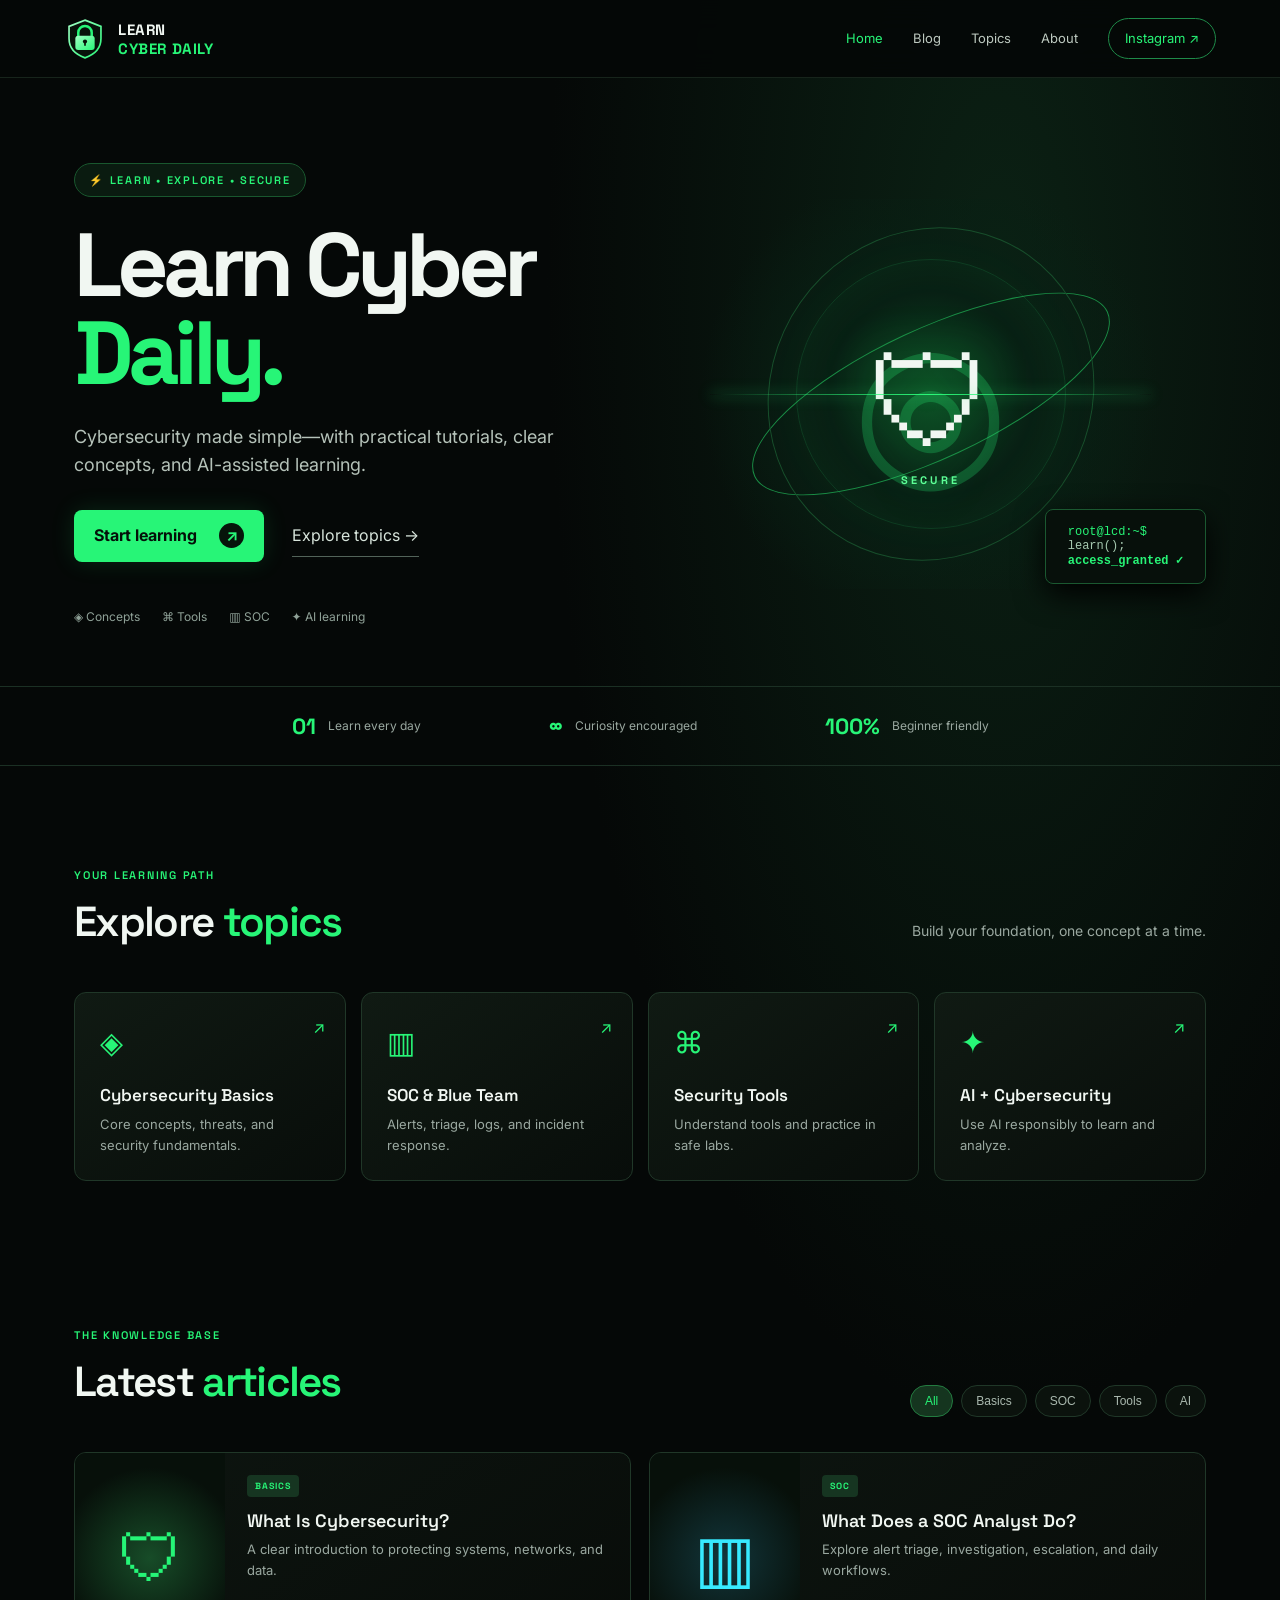
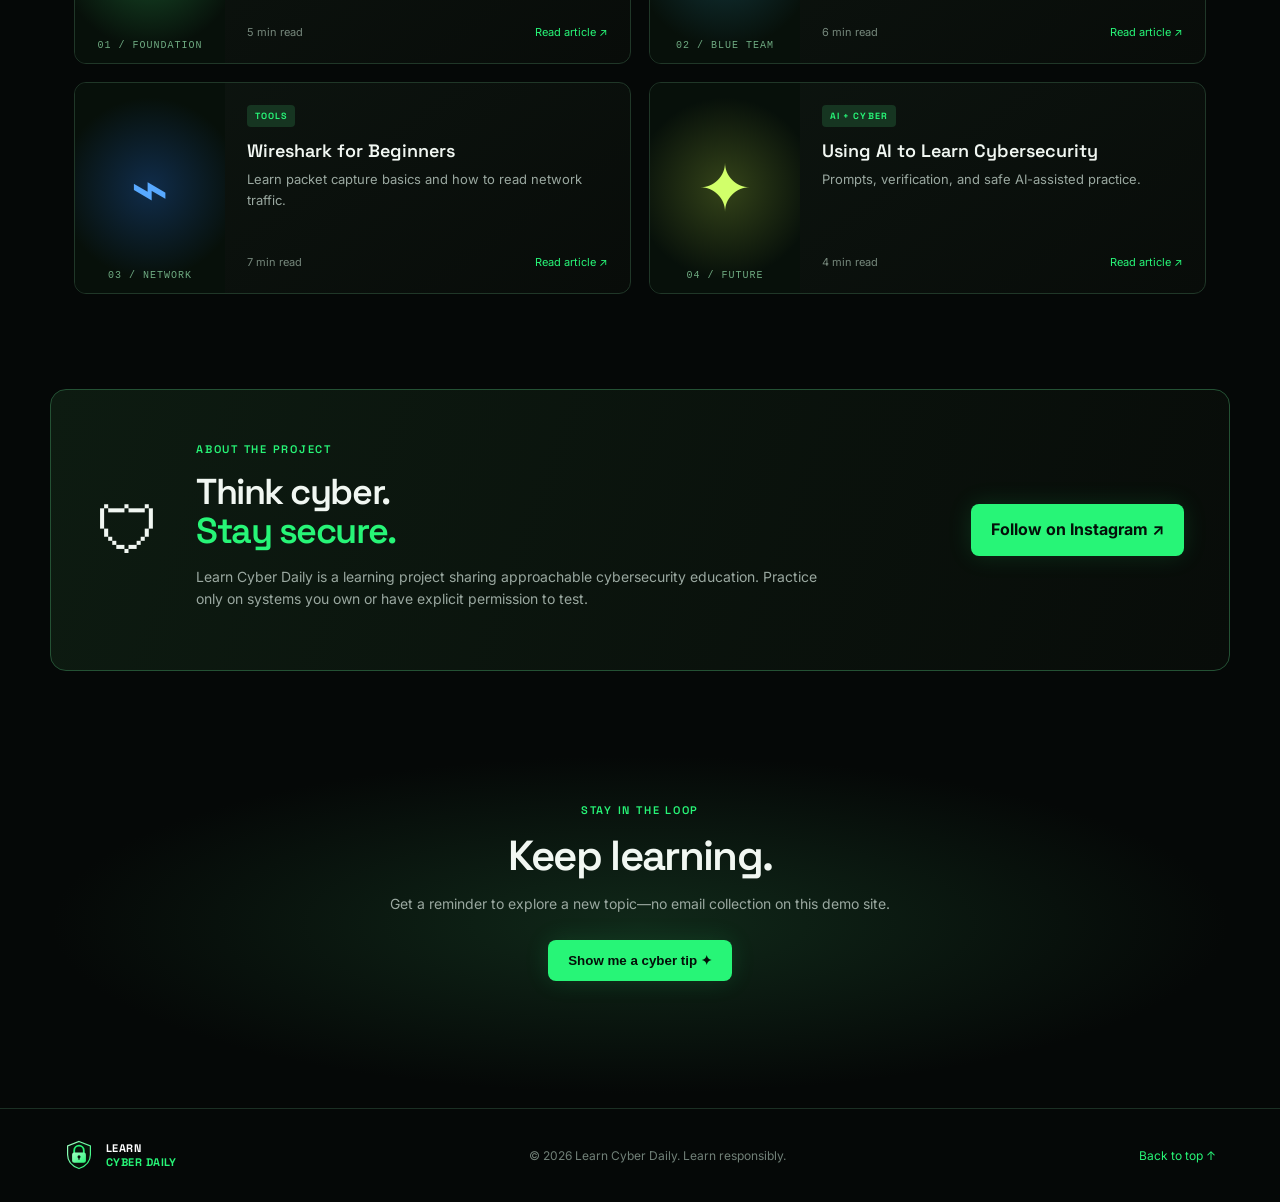
==== index.html @ f8e6b916 "Add Learn Cyber Daily website with daily updates" ====
<!doctype html>
<html lang="en">
<head>
<meta charset="utf-8"><meta name="viewport" content="width=device-width,initial-scale=1">
<meta name="description" content="Learn Cyber Daily — beginner-friendly cybersecurity concepts, tools, SOC skills and AI-powered learning.">
<title>Learn Cyber Daily | Learn. Explore. Secure.</title>
<link rel="icon" href="assets/logo.svg" type="image/svg+xml">
<link rel="stylesheet" href="styles.css">
</head>
<body>
<header class="topbar">
 <a class="brand" href="#home" aria-label="Learn Cyber Daily home"><img src="assets/logo.svg" alt=""><span>LEARN <b>CYBER DAILY</b></span></a>
 <button class="menu-toggle" aria-label="Toggle navigation" aria-expanded="false">☰</button>
 <nav id="nav"><a href="#home">Home</a><a href="#articles">Blog</a><a href="#topics">Topics</a><a href="#about">About</a><a class="nav-cta" href="https://instagram.com/learncyberdaily30" target="_blank" rel="noopener">Instagram ↗</a></nav>
</header>
<main>
<section class="hero" id="home">
 <div class="hero-copy"><span class="eyebrow">⚡ LEARN • EXPLORE • SECURE</span>
 <h1>Learn Cyber<br><em>Daily.</em></h1>
 <p>Cybersecurity made simple—with practical tutorials, clear concepts, and AI-assisted learning.</p>
 <div class="hero-actions"><a class="button" href="#articles">Start learning <span>↗</span></a><a class="text-link" href="#topics">Explore topics →</a></div>
 <div class="hero-tags"><span>◈ Concepts</span><span>⌘ Tools</span><span>▥ SOC</span><span>✦ AI learning</span></div>
 </div>
 <div class="hero-art" aria-label="Cybersecurity shield illustration"><div class="orbit orbit-a"></div><div class="orbit orbit-b"></div><div class="globe">◎</div><div class="shield">🛡<small>SECURE</small></div><div class="terminal"><span>root@lcd:~$</span><br>learn();<br><b>access_granted ✓</b></div><div class="scan"></div></div>
</section>
<section class="stats"><div><b>01</b><span>Learn every day</span></div><div><b>∞</b><span>Curiosity encouraged</span></div><div><b>100%</b><span>Beginner friendly</span></div></section>
<section class="section" id="topics"><div class="section-heading"><div><span class="eyebrow">YOUR LEARNING PATH</span><h2>Explore <em>topics</em></h2></div><p>Build your foundation, one concept at a time.</p></div>
<div class="topic-grid">
<a class="topic-card" href="#articles" data-filter="Basics"><span class="topic-icon">◈</span><h3>Cybersecurity Basics</h3><p>Core concepts, threats, and security fundamentals.</p><span class="card-arrow">↗</span></a>
<a class="topic-card" href="#articles" data-filter="SOC"><span class="topic-icon">▥</span><h3>SOC & Blue Team</h3><p>Alerts, triage, logs, and incident response.</p><span class="card-arrow">↗</span></a>
<a class="topic-card" href="#articles" data-filter="Tools"><span class="topic-icon">⌘</span><h3>Security Tools</h3><p>Understand tools and practice in safe labs.</p><span class="card-arrow">↗</span></a>
<a class="topic-card" href="#articles" data-filter="AI"><span class="topic-icon">✦</span><h3>AI + Cybersecurity</h3><p>Use AI responsibly to learn and analyze.</p><span class="card-arrow">↗</span></a>
</div></section>
<section class="section articles-section" id="articles"><div class="section-heading"><div><span class="eyebrow">THE KNOWLEDGE BASE</span><h2>Latest <em>articles</em></h2></div><div class="filters"><button class="filter active" data-category="All">All</button><button class="filter" data-category="Basics">Basics</button><button class="filter" data-category="SOC">SOC</button><button class="filter" data-category="Tools">Tools</button><button class="filter" data-category="AI">AI</button></div></div>
<div class="article-grid" id="articleGrid">
<article class="article-card" data-category="Basics"><div class="article-visual visual-shield">🛡<span>01 / FOUNDATION</span></div><div class="article-body"><span class="tag">BASICS</span><h3>What Is Cybersecurity?</h3><p>A clear introduction to protecting systems, networks, and data.</p><div class="article-meta">5 min read <a href="articles/cybersecurity-basics.html">Read article ↗</a></div></div></article>
<article class="article-card" data-category="SOC"><div class="article-visual visual-soc">▥<span>02 / BLUE TEAM</span></div><div class="article-body"><span class="tag">SOC</span><h3>What Does a SOC Analyst Do?</h3><p>Explore alert triage, investigation, escalation, and daily workflows.</p><div class="article-meta">6 min read <a href="articles/soc-analyst.html">Read article ↗</a></div></div></article>
<article class="article-card" data-category="Tools"><div class="article-visual visual-wireshark">⌁<span>03 / NETWORK</span></div><div class="article-body"><span class="tag">TOOLS</span><h3>Wireshark for Beginners</h3><p>Learn packet capture basics and how to read network traffic.</p><div class="article-meta">7 min read <a href="articles/wireshark-basics.html">Read article ↗</a></div></div></article>
<article class="article-card" data-category="AI"><div class="article-visual visual-ai">✦<span>04 / FUTURE</span></div><div class="article-body"><span class="tag">AI + CYBER</span><h3>Using AI to Learn Cybersecurity</h3><p>Prompts, verification, and safe AI-assisted practice.</p><div class="article-meta">4 min read <a href="articles/ai-cyber-learning.html">Read article ↗</a></div></div></article>
</div><p class="empty-state" id="emptyState" hidden>No articles in this category yet.</p></section>
<section class="cta-section" id="about"><div class="cta-mark">🛡</div><div><span class="eyebrow">ABOUT THE PROJECT</span><h2>Think cyber.<br><em>Stay secure.</em></h2><p>Learn Cyber Daily is a learning project sharing approachable cybersecurity education. Practice only on systems you own or have explicit permission to test.</p></div><a class="button" href="https://instagram.com/learncyberdaily30" target="_blank" rel="noopener">Follow on Instagram ↗</a></section>
<section class="newsletter"><span class="eyebrow">STAY IN THE LOOP</span><h2>Keep learning.</h2><p>Get a reminder to explore a new topic—no email collection on this demo site.</p><button class="button" id="dailyTip">Show me a cyber tip ✦</button><p class="tip" id="tip" aria-live="polite"></p></section>
</main>
<footer><a class="brand small" href="#home"><img src="assets/logo.svg" alt=""><span>LEARN <b>CYBER DAILY</b></span></a><p>© <span id="year"></span> Learn Cyber Daily. Learn responsibly.</p><a href="#home">Back to top ↑</a></footer>
<script src="script.js"></script>
</body></html>
---- styles.css ----
@import url('https://fonts.googleapis.com/css2?family=Inter:wght@400;500;600;700;800;900&family=Space+Grotesk:wght@400;500;600;700&display=swap');
:root{--bg:#050807;--panel:#0b110e;--panel2:#101914;--green:#27f577;--mint:#a1ffc4;--text:#f1f7f2;--muted:#9aa8a0;--line:#1b3024;--max:1180px}
*{box-sizing:border-box}html{scroll-behavior:smooth;scroll-padding-top:90px}body{margin:0;background:radial-gradient(ellipse at 78% 10%,#0b2114 0,transparent 32%),var(--bg);color:var(--text);font-family:Inter,system-ui,sans-serif;line-height:1.6}a{color:inherit;text-decoration:none}.topbar{height:78px;display:flex;align-items:center;justify-content:space-between;padding:0 max(5vw,24px);border-bottom:1px solid #17241b;background:#050807eF;position:sticky;top:0;z-index:10;backdrop-filter:blur(16px)}.brand{display:flex;align-items:center;gap:12px;font:700 15px 'Space Grotesk';letter-spacing:.04em}.brand img{width:42px;height:42px}.brand b{display:block;color:var(--green)}nav{display:flex;align-items:center;gap:30px;color:#bdc9c0;font-size:13px}nav a:hover,nav a:first-child{color:var(--green)}.nav-cta{border:1px solid #1e8b49;padding:9px 16px;border-radius:30px;color:var(--green)}.menu-toggle{display:none;background:none;border:0;color:white;font-size:24px}.hero{max-width:var(--max);margin:auto;min-height:560px;padding:85px 24px 60px;display:grid;grid-template-columns:1fr 1fr;align-items:center;gap:30px;overflow:hidden}.eyebrow{color:var(--green);font:600 11px 'Space Grotesk';letter-spacing:.16em}.hero .eyebrow{border:1px solid #19572e;border-radius:30px;padding:9px 14px;display:inline-block;background:#0a1b10}.hero h1{font:700 clamp(56px,7vw,92px)/.98 'Space Grotesk';letter-spacing:-.065em;margin:25px 0}.hero h1 em,h2 em{font-style:normal;color:var(--green)}.hero-copy>p{max-width:500px;color:#b5c2b9;font-size:18px}.hero-actions{display:flex;gap:28px;align-items:center;margin:30px 0}.button{display:inline-flex;align-items:center;gap:22px;background:var(--green);color:#041009;font-weight:700;padding:13px 20px;border-radius:8px;border:0;cursor:pointer;box-shadow:0 0 25px #27f57722}.button span{background:#06140a;border-radius:50%;color:var(--green);width:25px;height:25px;display:grid;place-items:center}.text-link{color:#d8e5dc;border-bottom:1px solid #526359;padding:8px 0}.hero-tags{display:flex;flex-wrap:wrap;gap:22px;color:#8fa197;font-size:12px;margin-top:45px}.hero-art{height:390px;position:relative;display:grid;place-items:center;background:radial-gradient(circle,#0b4b23 0,#082014 30%,transparent 68%)}.globe{width:270px;height:270px;border:1px solid #1c994d;border-radius:50%;display:grid;place-items:center;color:#28f879;font-size:180px;opacity:.24;box-shadow:inset 0 0 40px #17b44d55,0 0 40px #18b64c22}.shield{position:absolute;font-size:125px;filter:drop-shadow(0 0 24px #1ee65d66);text-align:center}.shield small{display:block;font:700 11px 'Space Grotesk';letter-spacing:.3em;color:#5dff97;margin-top:-28px}.orbit{position:absolute;border:1px solid #1a8d45;border-radius:50%;transform:rotate(-25deg)}.orbit-a{width:390px;height:130px}.orbit-b{width:320px;height:340px;transform:rotate(35deg);border-color:#174e2b}.terminal{position:absolute;right:0;bottom:5px;background:#07100b;border:1px solid #1a5830;border-radius:8px;padding:15px 22px;font:12px monospace;color:#a6c9b1;box-shadow:0 10px 30px #000}.terminal span,.terminal b{color:var(--green)}.scan{position:absolute;width:80%;height:1px;background:linear-gradient(90deg,transparent,#2bf778,transparent);top:50%;box-shadow:0 0 14px #2bf778}.stats{border-block:1px solid var(--line);display:flex;justify-content:center;gap:clamp(35px,10vw,150px);padding:25px}.stats div{display:flex;gap:12px;align-items:center}.stats b{font:700 22px 'Space Grotesk';color:var(--green)}.stats span{font-size:12px;color:var(--muted)}.section{max-width:var(--max);margin:auto;padding:95px 24px}.section-heading{display:flex;justify-content:space-between;align-items:end;margin-bottom:35px;gap:20px}.section-heading h2,.cta-section h2,.newsletter h2{font:600 42px/1.1 'Space Grotesk';letter-spacing:-.04em;margin:12px 0}.section-heading>p{color:var(--muted);font-size:14px}.topic-grid{display:grid;grid-template-columns:repeat(4,1fr);gap:15px}.topic-card{position:relative;background:linear-gradient(145deg,#101a13,#080d0a);border:1px solid #203728;border-radius:12px;padding:25px;transition:.2s}.topic-card:hover,.article-card:hover{transform:translateY(-4px);border-color:#2b9c51}.topic-icon{font-size:30px;color:var(--green)}.topic-card h3{font:600 17px 'Space Grotesk';margin:18px 0 8px}.topic-card p,.article-body p{color:var(--muted);font-size:13px;margin:0}.card-arrow{position:absolute;right:20px;top:22px;color:var(--green)}.articles-section{padding-top:45px}.filters{display:flex;gap:8px;flex-wrap:wrap}.filter{background:#0b120d;border:1px solid #203728;color:#a9b8ae;border-radius:30px;padding:8px 14px;cursor:pointer;font-size:12px}.filter.active,.filter:hover{background:#15351f;color:var(--green);border-color:#237b40}.article-grid{display:grid;grid-template-columns:repeat(2,1fr);gap:18px}.article-card{display:grid;grid-template-columns:150px 1fr;background:linear-gradient(145deg,#0d1510,#080c09);border:1px solid #203728;border-radius:12px;overflow:hidden;transition:.2s}.article-visual{display:grid;place-items:center;font-size:65px;position:relative;min-height:210px;color:#25f577;background:radial-gradient(circle,#174c28,#07100a 70%)}.article-visual span{position:absolute;bottom:12px;font:10px monospace;letter-spacing:.1em;color:#6eaa81}.visual-soc{color:#37eaff;background:radial-gradient(circle,#12353a,#07100a 70%)}.visual-wireshark{color:#58a9ff;background:radial-gradient(circle,#102c4a,#07100a 70%)}.visual-ai{color:#d1ff6a;background:radial-gradient(circle,#344319,#07100a 70%)}.article-body{padding:22px;display:flex;flex-direction:column;align-items:flex-start}.tag{font:700 9px 'Space Grotesk';letter-spacing:.12em;color:var(--green);background:#163521;padding:5px 8px;border-radius:4px}.article-body h3{font:600 18px 'Space Grotesk';margin:12px 0 7px}.article-meta{margin-top:auto;padding-top:20px;width:100%;display:flex;justify-content:space-between;gap:10px;color:#75877b;font-size:11px}.article-meta a{color:var(--green);white-space:nowrap}.empty-state{color:var(--muted)}.cta-section{max-width:var(--max);margin:0 auto 70px;padding:45px;display:flex;align-items:center;gap:35px;border:1px solid #245134;border-radius:16px;background:linear-gradient(110deg,#0d1b11,#080c09)}.cta-mark{font-size:65px}.cta-section h2{font-size:36px}.cta-section p{color:var(--muted);max-width:650px;font-size:14px}.cta-section .button{margin-left:auto;white-space:nowrap}.newsletter{text-align:center;padding:55px 20px 75px;background:radial-gradient(ellipse,#102819,transparent 65%)}.newsletter p{color:var(--muted);font-size:14px}.newsletter .button{margin-top:10px}.tip{color:var(--mint)!important;min-height:24px}footer{border-top:1px solid var(--line);padding:25px 5vw;display:flex;align-items:center;justify-content:space-between;color:#718078;font-size:12px}.brand.small{font-size:11px;color:white}.brand.small img{width:30px;height:30px}footer a:last-child{color:var(--green)}
@media(max-width:850px){nav{gap:15px}.hero{grid-template-columns:1fr;padding-top:65px}.hero-art{height:300px}.topic-grid{grid-template-columns:repeat(2,1fr)}.article-grid{grid-template-columns:1fr}.cta-section{margin-inline:20px;flex-wrap:wrap}.cta-section .button{margin-left:0}}
@media(max-width:600px){.topbar{height:65px}.menu-toggle{display:block}nav{display:none;position:absolute;top:64px;left:0;right:0;background:#07100a;padding:20px;flex-direction:column;border-bottom:1px solid var(--line)}nav.open{display:flex}.hero{padding:55px 20px 35px}.hero h1{font-size:62px}.hero-copy>p{font-size:16px}.hero-art{height:260px}.globe{width:210px;height:210px;font-size:130px}.shield{font-size:95px}.orbit-a{width:300px}.orbit-b{height:270px}.terminal{font-size:10px}.stats{gap:20px;padding:20px 10px}.stats div{flex-direction:column;gap:0;text-align:center}.stats span{font-size:10px}.section{padding:65px 20px}.section-heading{align-items:flex-start;flex-direction:column}.section-heading h2{font-size:35px}.topic-grid{gap:10px}.topic-card{padding:18px}.topic-card h3{font-size:15px}.topic-card p{font-size:12px}.article-card{grid-template-columns:105px 1fr}.article-visual{font-size:45px}.article-body{padding:15px}.article-body h3{font-size:15px}.article-body p{font-size:12px}.article-meta{font-size:10px;flex-direction:column;gap:4px}.cta-section{padding:25px;margin-bottom:40px}.cta-section h2{font-size:32px}footer{flex-wrap:wrap;gap:15px}.newsletter h2{font-size:35px}}
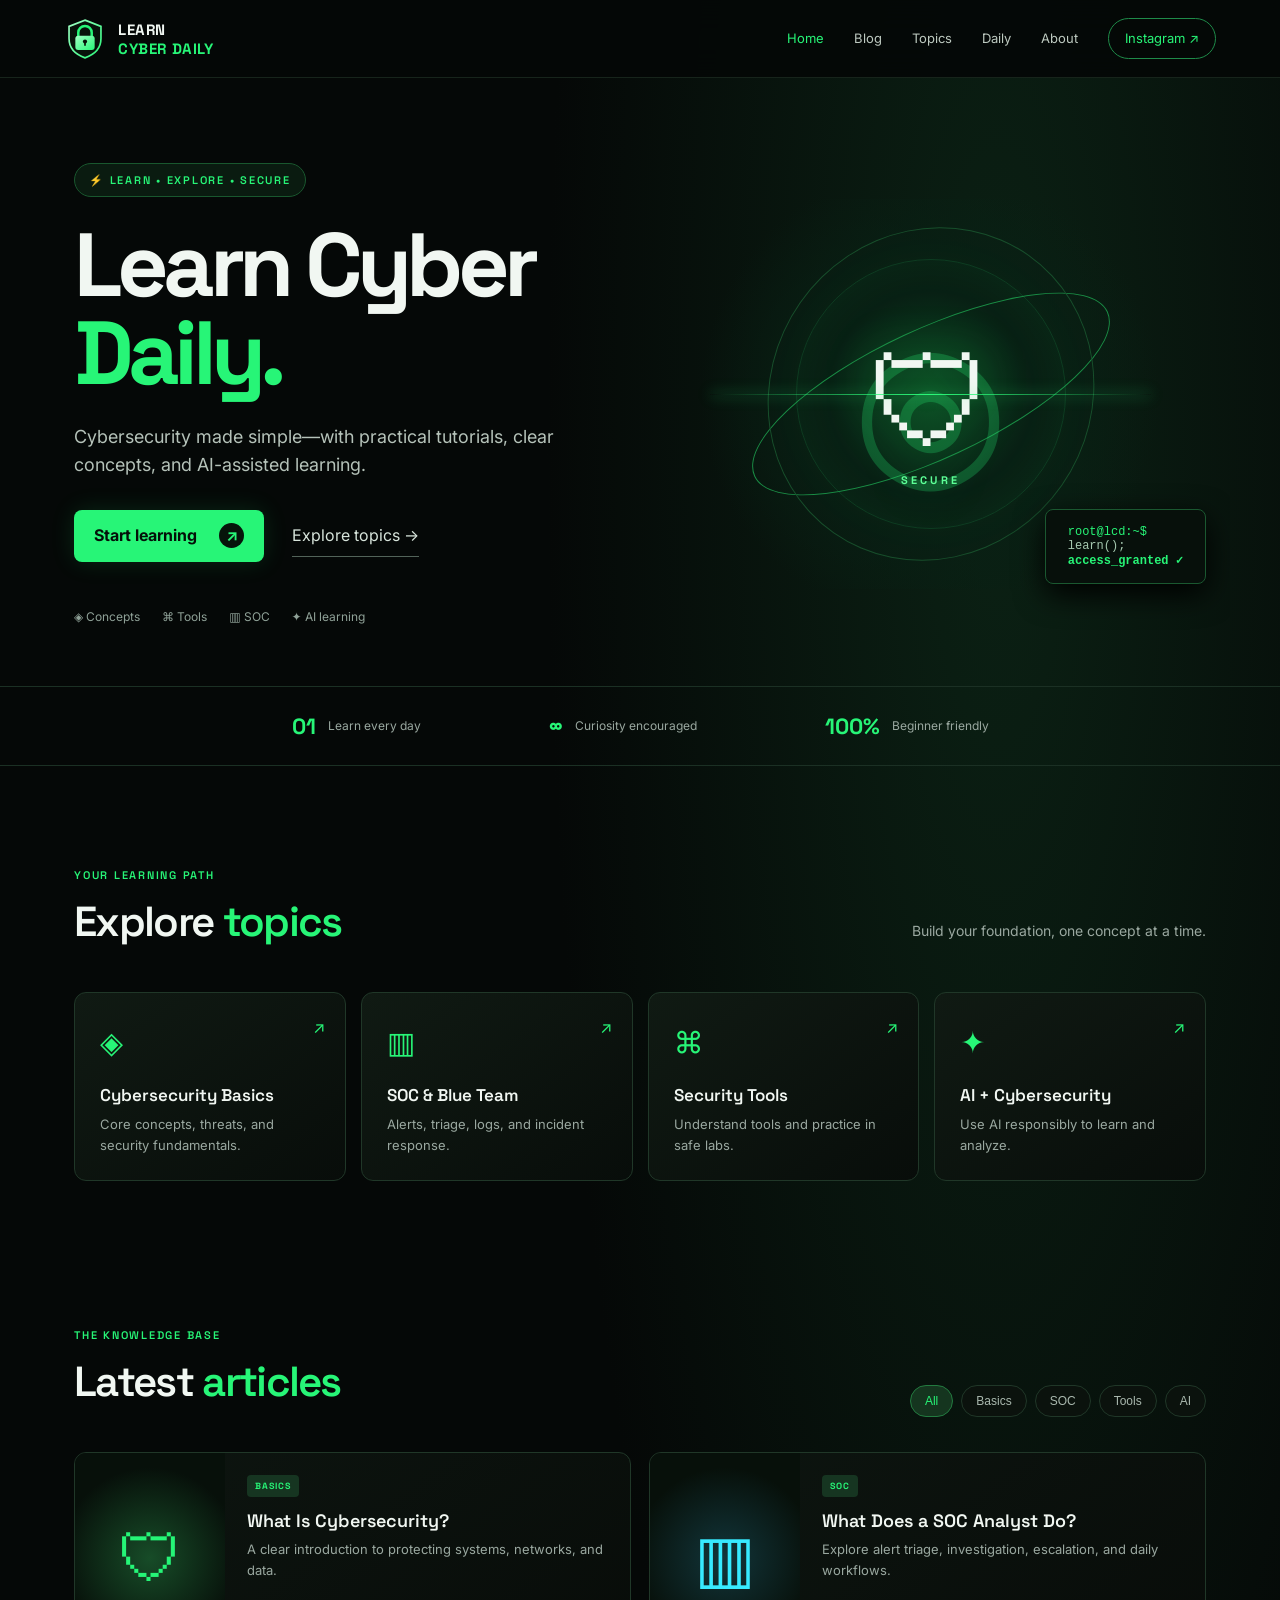
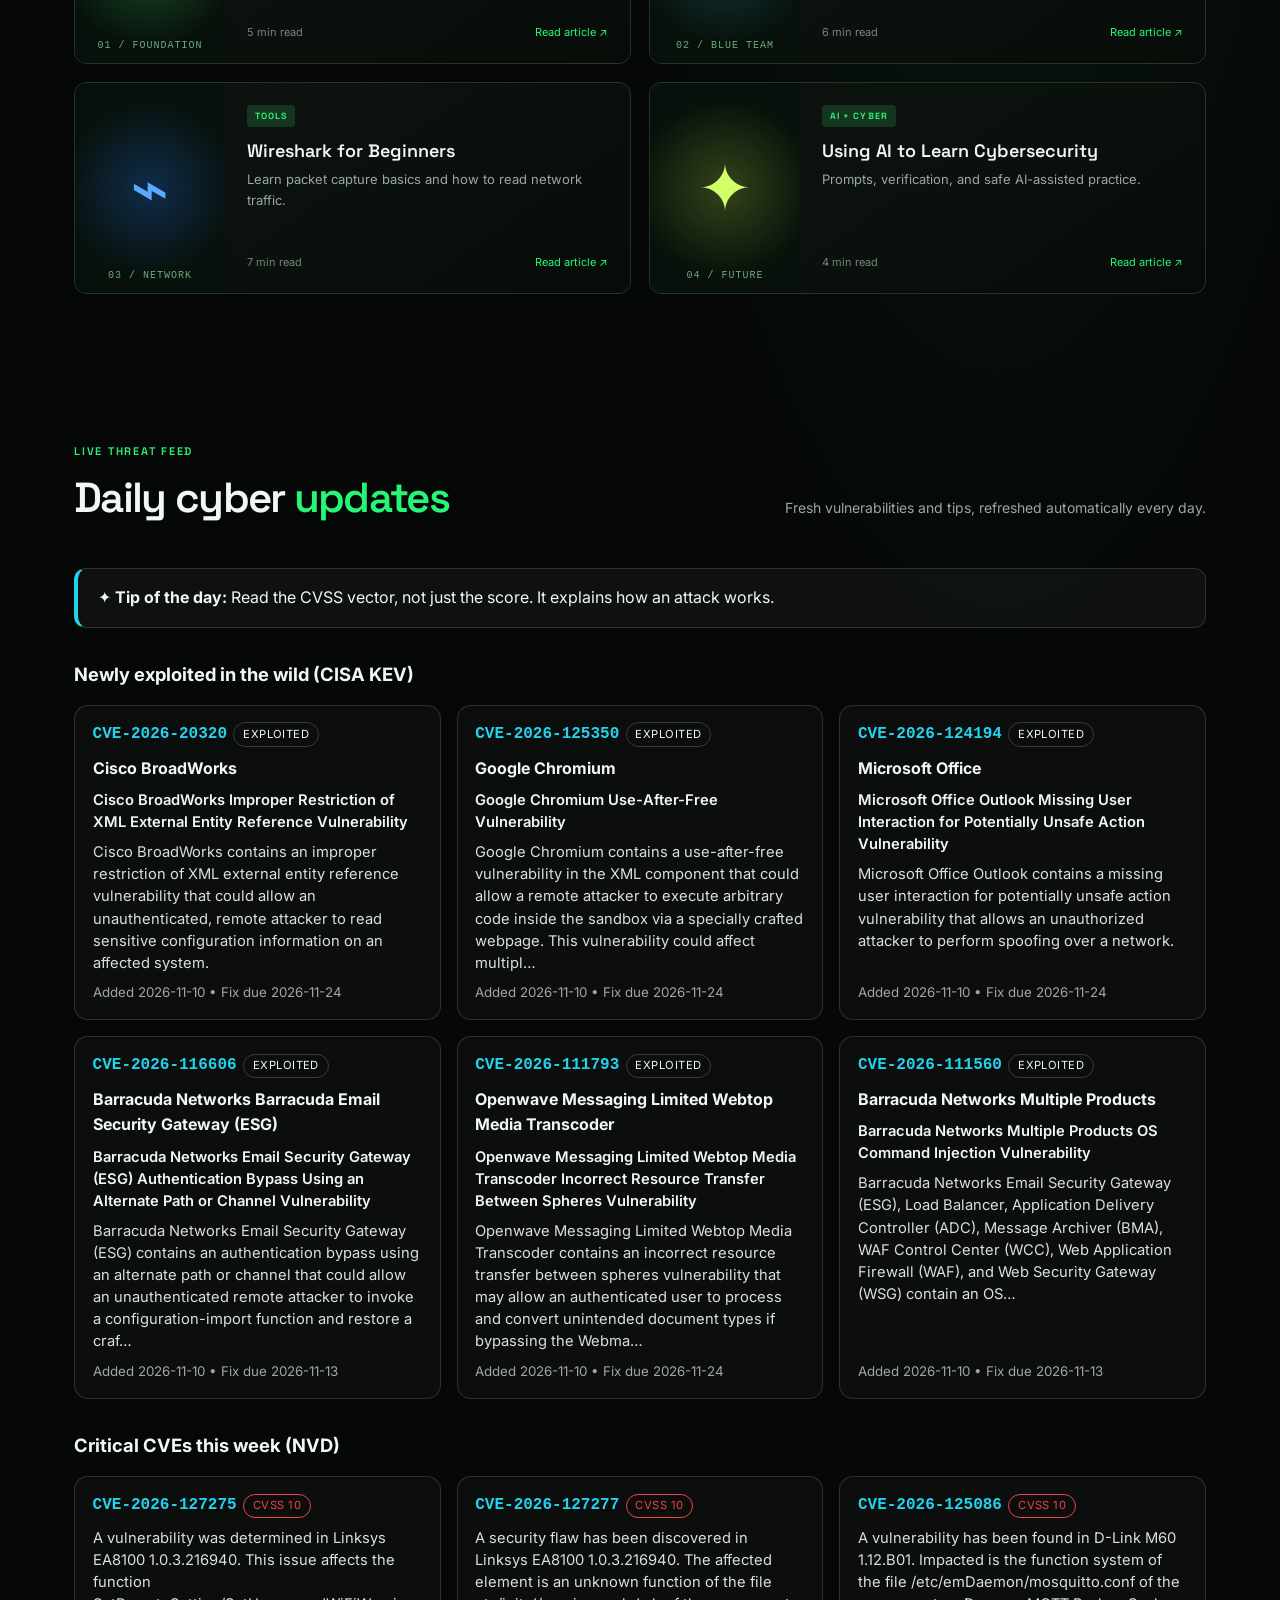
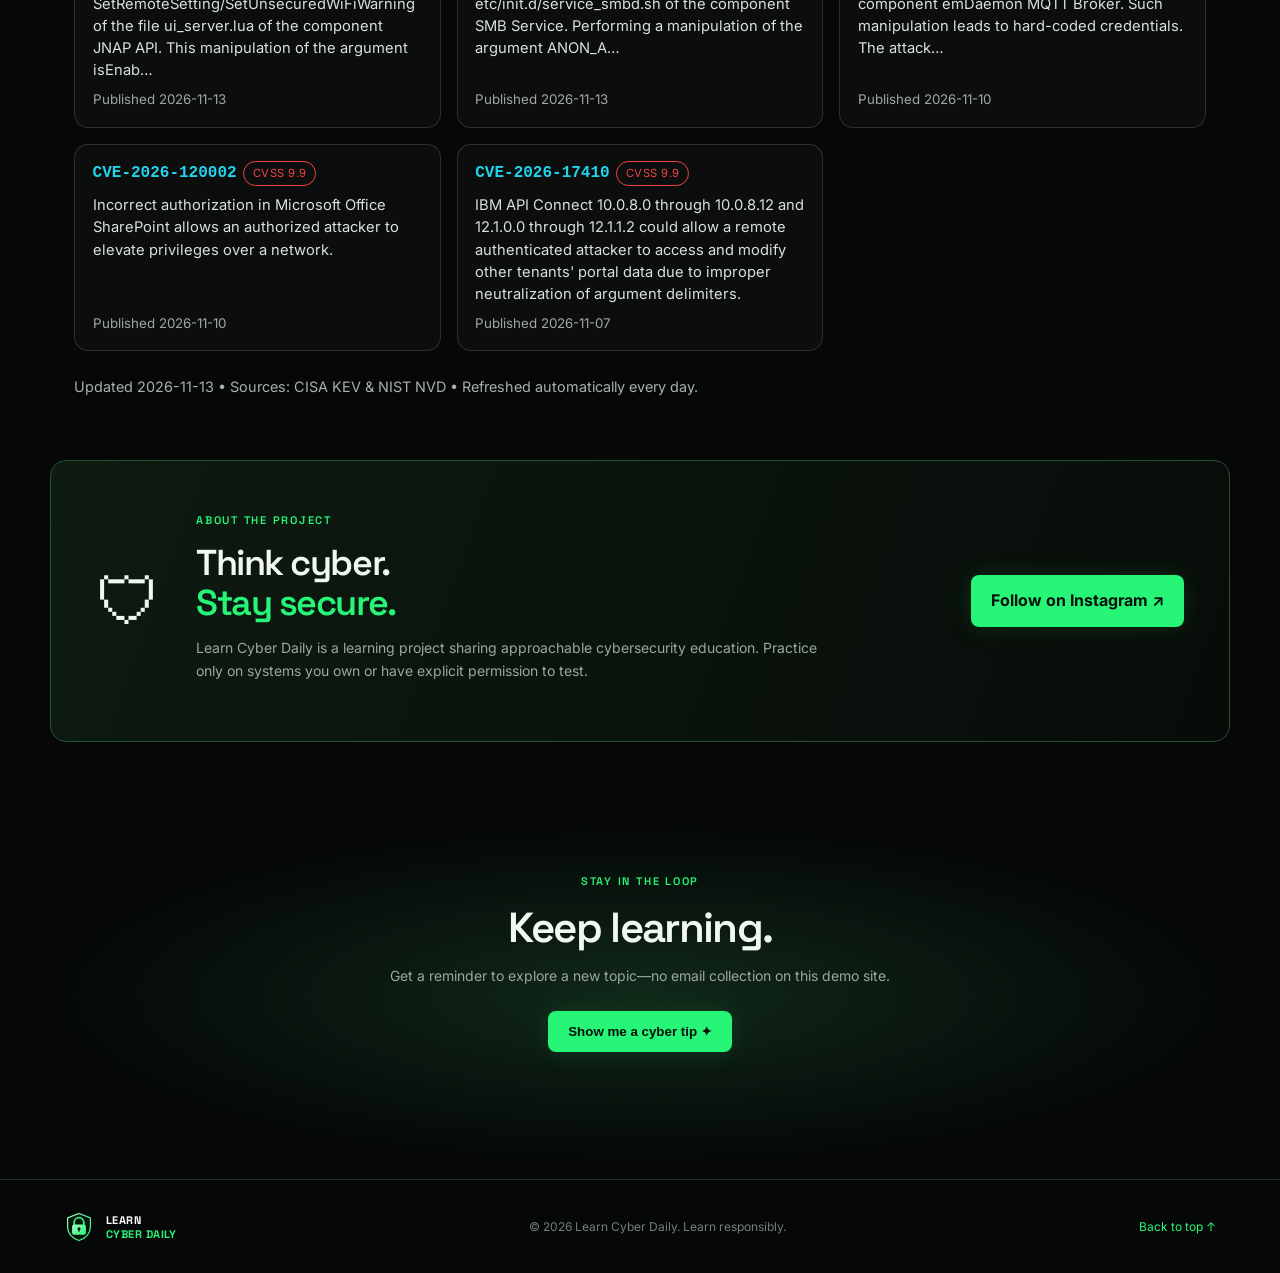
==== commit 9f36c126: "Add daily updates section and stylesheet Added a new daily updates section and stylesheet link." ====
--- a/index.html
+++ b/index.html
@@ -6,12 +6,13 @@
 <title>Learn Cyber Daily | Learn. Explore. Secure.</title>
 <link rel="icon" href="assets/logo.svg" type="image/svg+xml">
 <link rel="stylesheet" href="styles.css">
+<link rel="stylesheet" href="daily-updates.css">
 </head>
 <body>
 <header class="topbar">
  <a class="brand" href="#home" aria-label="Learn Cyber Daily home"><img src="assets/logo.svg" alt=""><span>LEARN <b>CYBER DAILY</b></span></a>
  <button class="menu-toggle" aria-label="Toggle navigation" aria-expanded="false">☰</button>
- <nav id="nav"><a href="#home">Home</a><a href="#articles">Blog</a><a href="#topics">Topics</a><a href="#about">About</a><a class="nav-cta" href="https://instagram.com/learncyberdaily30" target="_blank" rel="noopener">Instagram ↗</a></nav>
+ <nav id="nav"><a href="#home">Home</a><a href="#articles">Blog</a><a href="#topics">Topics</a><a href="#daily">Daily</a><a href="#about">About</a><a class="nav-cta" href="https://instagram.com/learncyberdaily30" target="_blank" rel="noopener">Instagram ↗</a></nav>
 </header>
 <main>
 <section class="hero" id="home">
@@ -38,9 +39,12 @@
 <article class="article-card" data-category="Tools"><div class="article-visual visual-wireshark">⌁<span>03 / NETWORK</span></div><div class="article-body"><span class="tag">TOOLS</span><h3>Wireshark for Beginners</h3><p>Learn packet capture basics and how to read network traffic.</p><div class="article-meta">7 min read <a href="articles/wireshark-basics.html">Read article ↗</a></div></div></article>
 <article class="article-card" data-category="AI"><div class="article-visual visual-ai">✦<span>04 / FUTURE</span></div><div class="article-body"><span class="tag">AI + CYBER</span><h3>Using AI to Learn Cybersecurity</h3><p>Prompts, verification, and safe AI-assisted practice.</p><div class="article-meta">4 min read <a href="articles/ai-cyber-learning.html">Read article ↗</a></div></div></article>
 </div><p class="empty-state" id="emptyState" hidden>No articles in this category yet.</p></section>
+<section class="section daily-section" id="daily"><div class="section-heading"><div><span class="eyebrow">LIVE THREAT FEED</span><h2>Daily cyber <em>updates</em></h2></div><p>Fresh vulnerabilities and tips, refreshed automatically every day.</p></div>
+<div id="dailyUpdates"><p class="daily-empty">Loading today's updates…</p></div></section>
 <section class="cta-section" id="about"><div class="cta-mark">🛡</div><div><span class="eyebrow">ABOUT THE PROJECT</span><h2>Think cyber.<br><em>Stay secure.</em></h2><p>Learn Cyber Daily is a learning project sharing approachable cybersecurity education. Practice only on systems you own or have explicit permission to test.</p></div><a class="button" href="https://instagram.com/learncyberdaily30" target="_blank" rel="noopener">Follow on Instagram ↗</a></section>
 <section class="newsletter"><span class="eyebrow">STAY IN THE LOOP</span><h2>Keep learning.</h2><p>Get a reminder to explore a new topic—no email collection on this demo site.</p><button class="button" id="dailyTip">Show me a cyber tip ✦</button><p class="tip" id="tip" aria-live="polite"></p></section>
 </main>
 <footer><a class="brand small" href="#home"><img src="assets/logo.svg" alt=""><span>LEARN <b>CYBER DAILY</b></span></a><p>© <span id="year"></span> Learn Cyber Daily. Learn responsibly.</p><a href="#home">Back to top ↑</a></footer>
 <script src="script.js"></script>
-</body></html>+<script src="daily-updates.js" defer></script>
+</body></html>
--- a/daily-updates.css
+++ b/daily-updates.css
@@ -0,0 +1,52 @@
+/* Daily updates section: theme-neutral so it blends with your existing styles.css */
+.daily-section { padding-top: 3rem; padding-bottom: 3rem; }
+.daily-tip {
+  border: 1px solid rgba(127,127,127,.3);
+  background: rgba(127,127,127,.08);
+  border-left: 4px solid var(--accent, #22d3ee);
+  border-radius: 12px;
+  padding: 1rem 1.25rem;
+  margin: 1.5rem 0;
+  line-height: 1.6;
+}
+.daily-group { margin-top: 2rem; }
+.daily-group h3 { margin: 0 0 1rem; font-size: 1.15rem; }
+.daily-grid {
+  display: grid;
+  grid-template-columns: repeat(auto-fill, minmax(280px, 1fr));
+  gap: 1rem;
+}
+.daily-card {
+  border: 1px solid rgba(127,127,127,.3);
+  background: rgba(127,127,127,.06);
+  border-radius: 14px;
+  padding: 1rem 1.1rem;
+  display: flex;
+  flex-direction: column;
+  gap: .5rem;
+  transition: transform .2s, border-color .2s;
+}
+.daily-card:hover { transform: translateY(-3px); border-color: var(--accent, #22d3ee); }
+.daily-card h4 { margin: 0; font-size: 1rem; }
+.daily-card p { margin: 0; font-size: .92rem; line-height: 1.5; opacity: .9; }
+.daily-card .daily-name { font-weight: 600; opacity: 1; }
+.daily-card small { opacity: .65; margin-top: auto; }
+.daily-card-top { display: flex; flex-wrap: wrap; gap: .4rem; align-items: center; }
+.daily-cve {
+  font-family: ui-monospace, SFMono-Regular, Menlo, Consolas, monospace;
+  font-weight: 700;
+  color: var(--accent, #22d3ee);
+  text-decoration: none;
+}
+.daily-cve:hover { text-decoration: underline; }
+.daily-badge {
+  font-size: .7rem;
+  padding: .15rem .55rem;
+  border-radius: 999px;
+  border: 1px solid rgba(127,127,127,.4);
+  text-transform: uppercase;
+  letter-spacing: .04em;
+}
+.daily-badge-hot { border-color: #ef4444; color: #ef4444; }
+.daily-empty, .daily-foot { opacity: .7; font-size: .9rem; }
+.daily-foot { margin-top: 1.5rem; }
